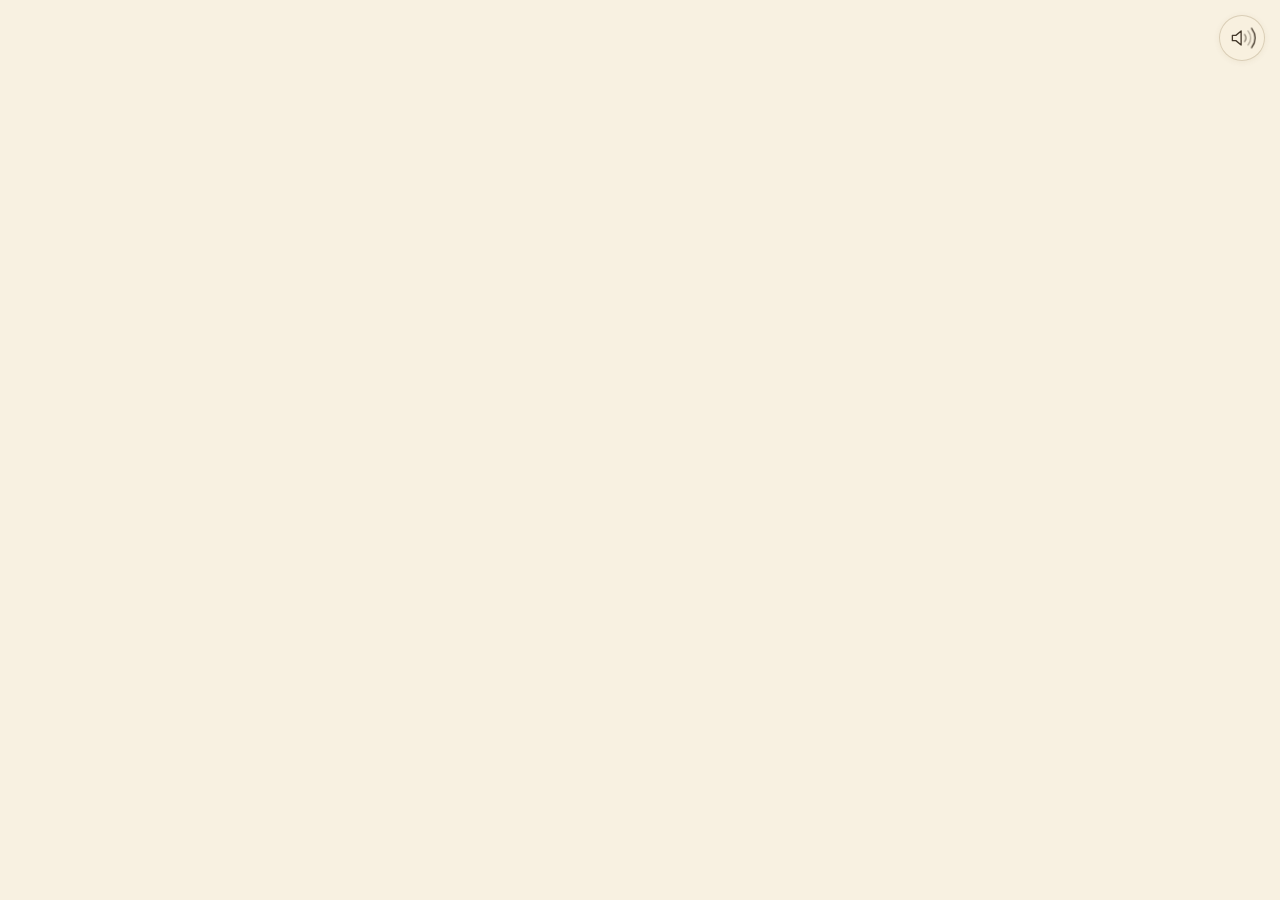
==== index.html @ 20ab6724 "Publish Celadon Restoration interactive site" ====
<!doctype html>
<html lang="zh-CN">
<meta charset="utf-8">
<meta name="viewport" content="width=device-width,initial-scale=1">
<title>瓷光重现</title>
<meta http-equiv="refresh" content="0;url=/start/">
<a href="/start/">进入瓷光重现</a>
</html>
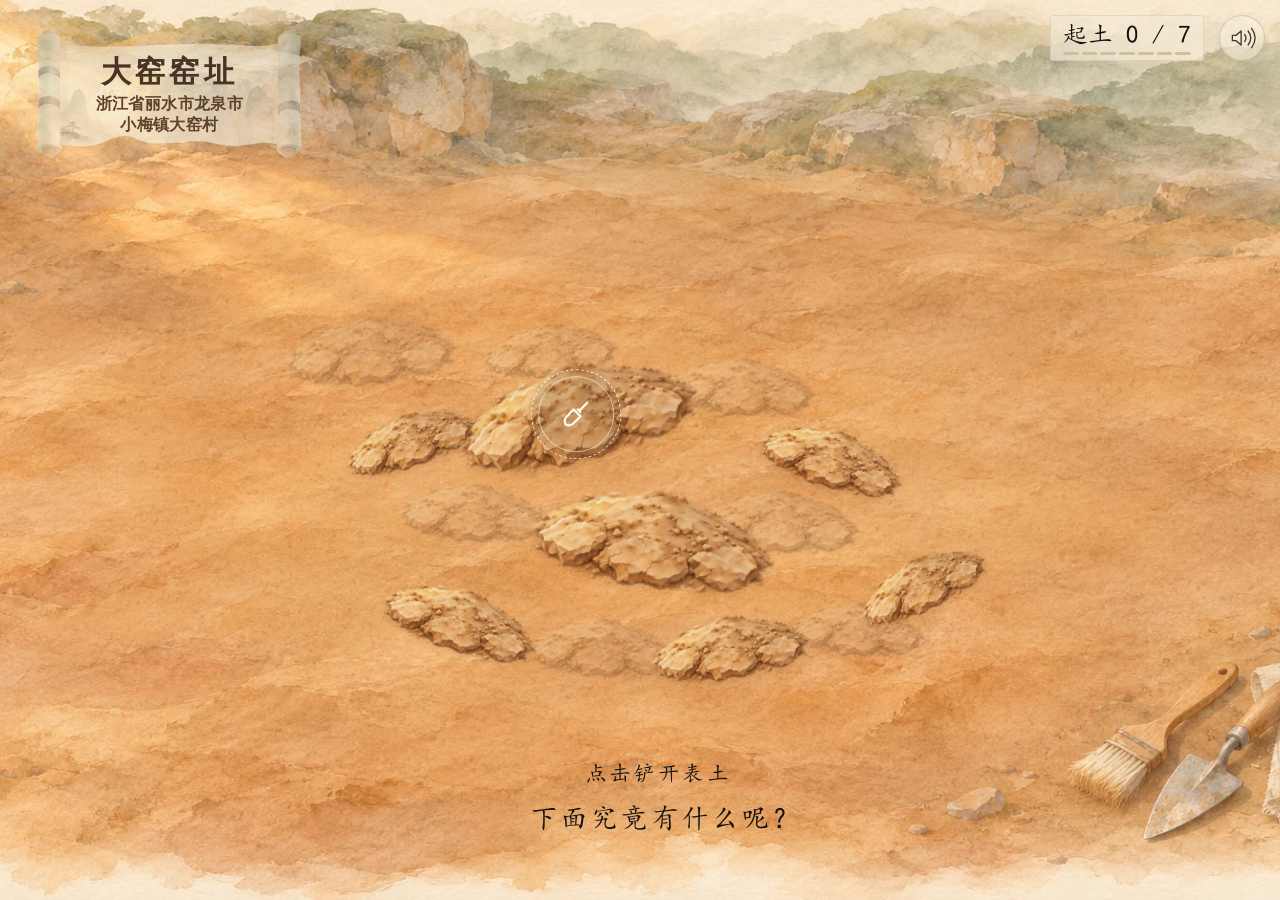
==== commit 168d7500: "Display the experience in landscape on phones" ====
--- a/index.html
+++ b/index.html
@@ -1,8 +1,51 @@
-<!doctype html>
-<html lang="zh-CN">
-<meta charset="utf-8">
-<meta name="viewport" content="width=device-width,initial-scale=1">
-<title>瓷光重现</title>
-<meta http-equiv="refresh" content="0;url=/start/">
-<a href="/start/">进入瓷光重现</a>
-</html>
+<!doctype html>
+<html lang="zh-CN">
+<head>
+  <meta charset="utf-8">
+  <meta name="viewport" content="width=device-width, initial-scale=1">
+  <title>瓷光重现</title>
+  <style>
+    html, body {
+      margin: 0;
+      overflow: hidden;
+      background: #211b16;
+    }
+
+    #experience {
+      position: fixed;
+      top: 0;
+      left: 0;
+      width: 100vw;
+      height: 100vh;
+      width: 100dvw;
+      height: 100dvh;
+      border: 0;
+    }
+
+    @media (orientation: portrait) and (any-pointer: coarse) {
+      #experience {
+        /* Give each chapter landscape dimensions and rotate its viewport as one unit. */
+        left: 100%;
+        width: 100vh;
+        height: 100vw;
+        width: 100dvh;
+        height: 100dvw;
+        transform-origin: top left;
+        transform: rotate(90deg);
+      }
+    }
+  </style>
+  <script>
+    window.addEventListener('message', (event) => {
+      const chapter = document.getElementById('experience');
+      if (event.origin !== location.origin || event.source !== chapter?.contentWindow) return;
+      if (event.data?.type === 'celadon:repair-ready') {
+        event.source.postMessage({ type: 'celadon:host-visibility', visible: true }, location.origin);
+      }
+    });
+  </script>
+</head>
+<body>
+  <iframe id="experience" title="瓷光重现互动体验" src="/start/" allow="autoplay; fullscreen" allowfullscreen></iframe>
+</body>
+</html>
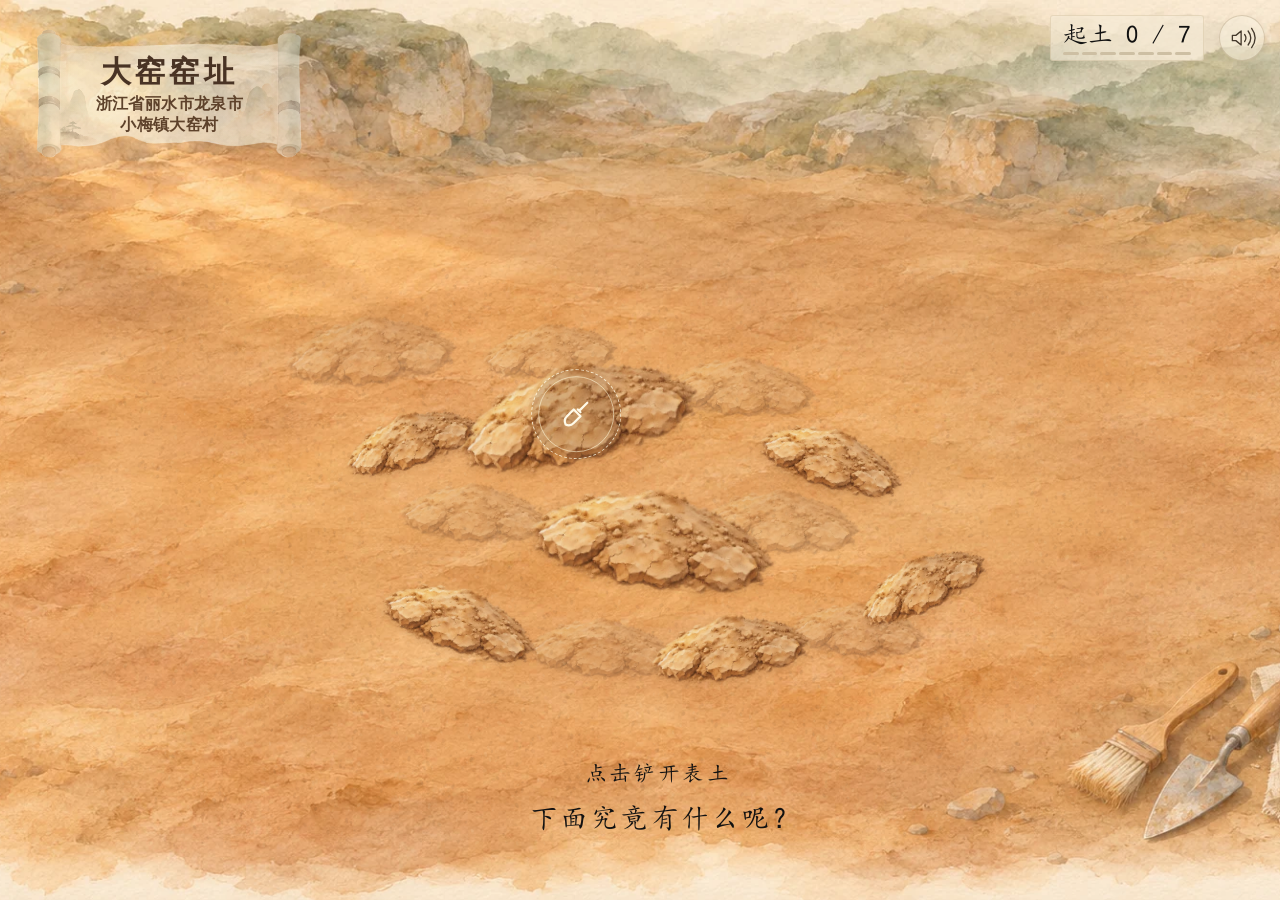
==== commit 78a7ede6: "Make landscape display independent of input detection" ====
--- a/index.html
+++ b/index.html
@@ -11,7 +11,7 @@
       background: #211b16;
     }
 
-    #experience {
+    .landscape-view {
       position: fixed;
       top: 0;
       left: 0;
@@ -19,11 +19,17 @@
       height: 100vh;
       width: 100dvw;
       height: 100dvh;
+    }
+
+    #experience {
+      display: block;
+      width: 100%;
+      height: 100%;
       border: 0;
     }
 
-    @media (orientation: portrait) and (any-pointer: coarse) {
-      #experience {
+    @media (orientation: portrait) {
+      .landscape-view {
         /* Give each chapter landscape dimensions and rotate its viewport as one unit. */
         left: 100%;
         width: 100vh;
@@ -46,6 +52,8 @@
   </script>
 </head>
 <body>
-  <iframe id="experience" title="瓷光重现互动体验" src="/start/" allow="autoplay; fullscreen" allowfullscreen></iframe>
+  <main class="landscape-view">
+    <iframe id="experience" title="瓷光重现互动体验" src="/start/" allow="autoplay; fullscreen" allowfullscreen></iframe>
+  </main>
 </body>
 </html>
